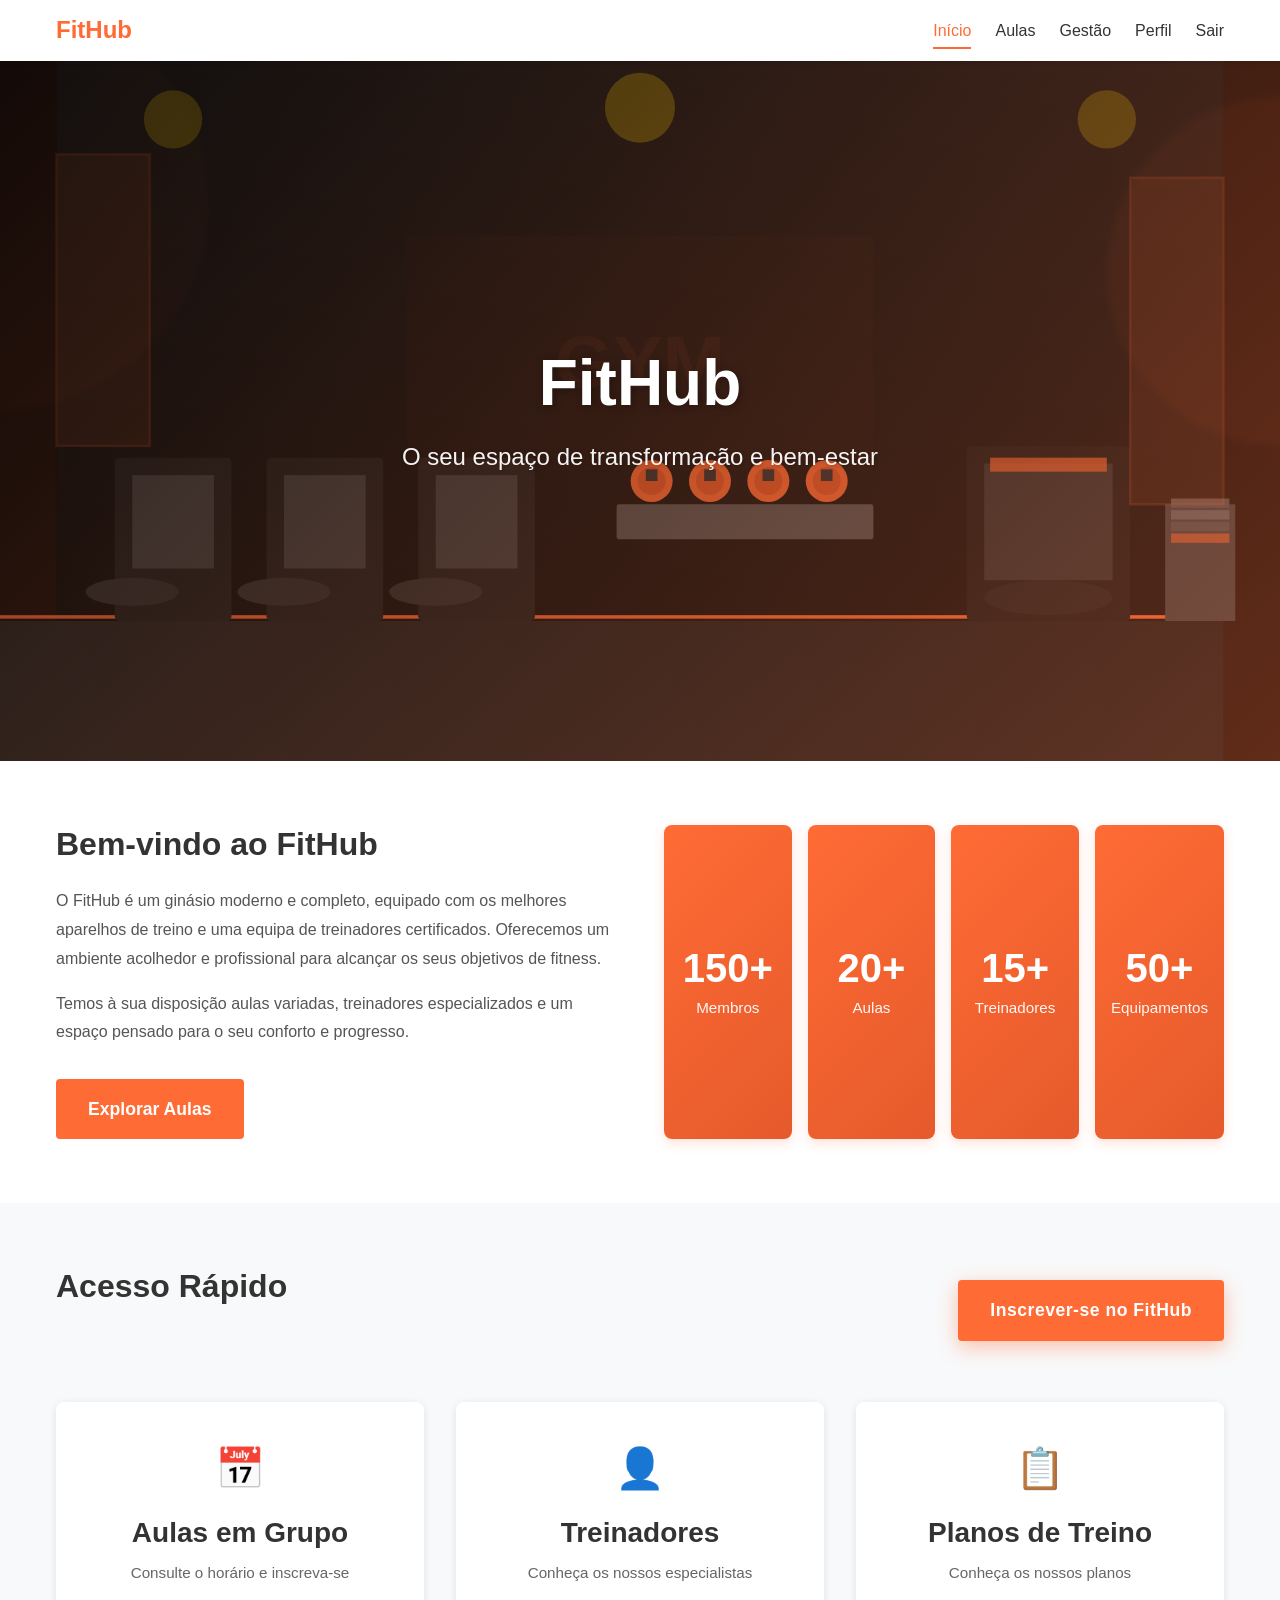
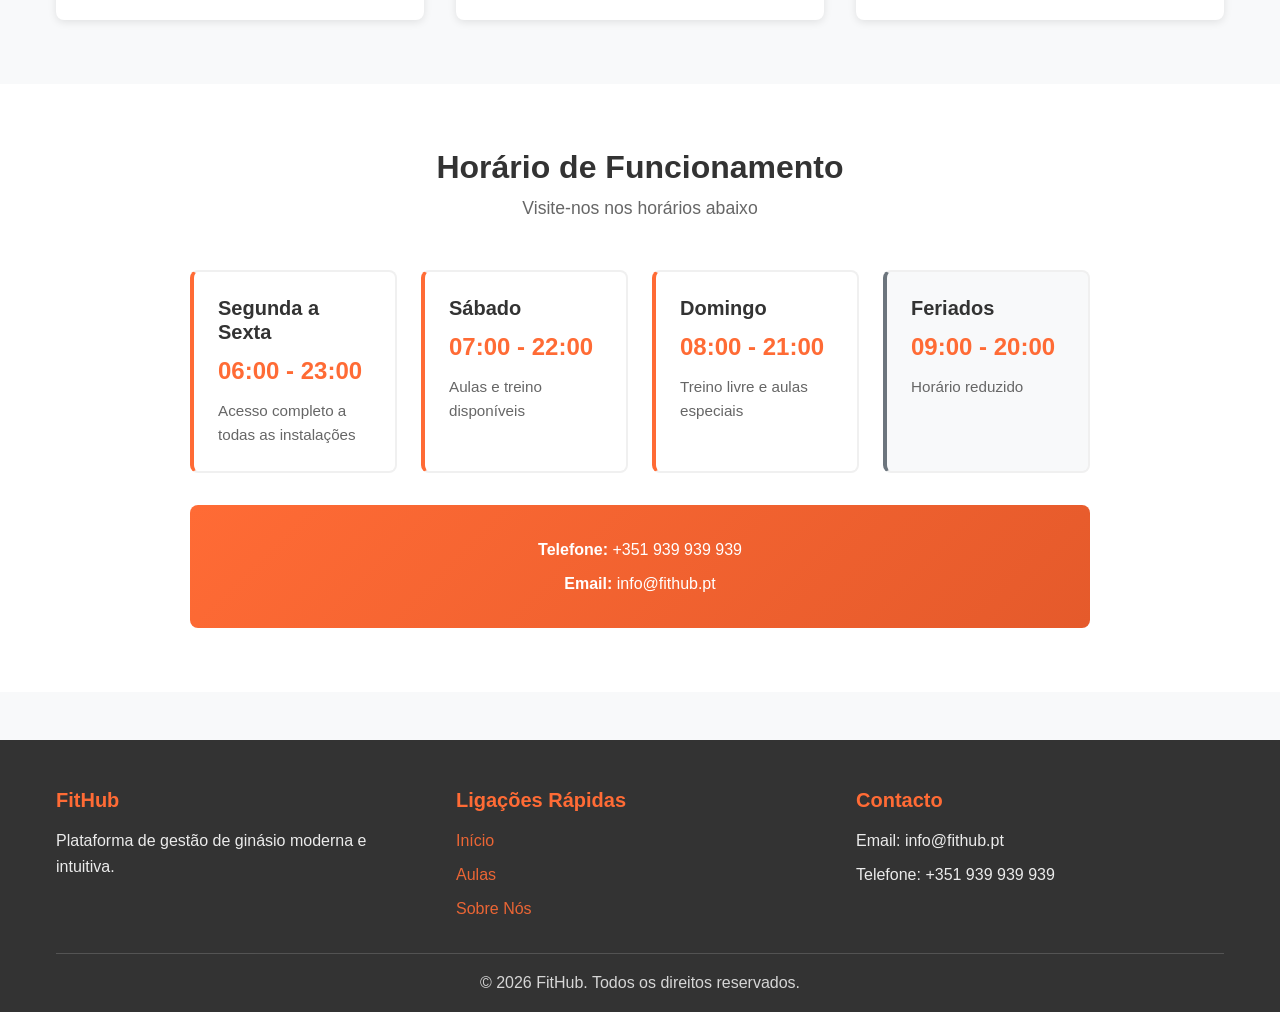
==== index.html @ 416dcbc2 "First Demo of the project" ====
<!DOCTYPE html>
<html lang="pt">
<head>
    <meta charset="UTF-8">
    <meta name="viewport" content="width=device-width, initial-scale=1.0">
    <title>FitHub - Gestão de Ginásio</title>
    <link rel="stylesheet" href="css/style.css">
</head>
<body>
    <!-- Navigation Header -->
    <header class="header">
        <nav class="navbar">
            <div class="navbar-container">
                <div class="navbar-logo">
                    <a href="index.html">
                        <h1>FitHub</h1>
                    </a>
                </div>
                <ul class="navbar-menu">
                    <li><a href="index.html" class="nav-link active">Início</a></li>
                    <li><a href="schedules.html" class="nav-link">Aulas</a></li>
                    <li><a href="admin-staff.html" class="nav-link">Gestão</a></li>
                    <li><a href="#" class="nav-link">Perfil</a></li>
                    <li><a href="#" class="nav-link">Sair</a></li>
                </ul>
            </div>
        </nav>
    </header>

    <!-- Main Content -->
    <main>
        <!-- Hero Section with Gym Image -->
        <section class="hero-large">
            <div class="hero-image-wrapper">
                <img src="assets/images/gym-bg.svg" alt="FitHub - Ginásio Moderno">
                <div class="hero-overlay">
                    <div class="hero-text">
                        <h1>FitHub</h1>
                        <p class="hero-subtitle">O seu espaço de transformação e bem-estar</p>
                    </div>
                </div>
            </div>
        </section>

        <!-- About Section -->
        <section class="about-section">
            <div class="container">
                <div class="about-content">
                    <div class="about-text">
                        <h2>Bem-vindo ao FitHub</h2>
                        <p>O FitHub é um ginásio moderno e completo, equipado com os melhores aparelhos de treino e uma equipa de treinadores certificados. Oferecemos um ambiente acolhedor e profissional para alcançar os seus objetivos de fitness.</p>
                        <p>Temos à sua disposição aulas variadas, treinadores especializados e um espaço pensado para o seu conforto e progresso.</p>
                        <a href="schedules.html" class="btn btn-primary btn-large">Explorar Aulas</a>
                    </div>
                    <div class="about-stats">
                        <div class="stat-box">
                            <h3>150+</h3>
                            <p>Membros</p>
                        </div>
                        <div class="stat-box">
                            <h3>20+</h3>
                            <p>Aulas</p>
                        </div>
                        <div class="stat-box">
                            <h3>15+</h3>
                            <p>Treinadores</p>
                        </div>
                        <div class="stat-box">
                            <h3>50+</h3>
                            <p>Equipamentos</p>
                        </div>
                    </div>
                </div>
            </div>
        </section>

        <!-- Quick Access Section -->
        <section class="quick-access">
            <div class="container">
                <div class="quick-access-header">
                    <h2>Acesso Rápido</h2>
                    <a href="#" class="btn btn-signup">Inscrever-se no FitHub</a>
                </div>
                <div class="quick-grid">
                    <a href="schedules.html" class="quick-card">
                        <div class="quick-icon">📅</div>
                        <h3>Aulas em Grupo</h3>
                        <p>Consulte o horário e inscreva-se</p>
                    </a>
                    <a href="#" class="quick-card">
                        <div class="quick-icon">👤</div>
                        <h3>Treinadores</h3>
                        <p>Conheça os nossos especialistas</p>
                    </a>
                    <a href="#" class="quick-card">
                        <div class="quick-icon">📋</div>
                        <h3>Planos de Treino</h3>
                        <p>Conheça os nossos planos</p>
                    </a>
                </div>
            </div>
        </section>

        <!-- Opening Hours Section -->
        <section class="opening-hours">
            <div class="container">
                <div class="hours-content">
                    <div class="hours-header">
                        <h2>Horário de Funcionamento</h2>
                        <p>Visite-nos nos horários abaixo</p>
                    </div>
                    <div class="hours-grid">
                        <div class="hours-card">
                            <h3>Segunda a Sexta</h3>
                            <p class="time">06:00 - 23:00</p>
                            <p class="description">Acesso completo a todas as instalações</p>
                        </div>
                        <div class="hours-card">
                            <h3>Sábado</h3>
                            <p class="time">07:00 - 22:00</p>
                            <p class="description">Aulas e treino disponíveis</p>
                        </div>
                        <div class="hours-card">
                            <h3>Domingo</h3>
                            <p class="time">08:00 - 21:00</p>
                            <p class="description">Treino livre e aulas especiais</p>
                        </div>
                        <div class="hours-card holiday">
                            <h3>Feriados</h3>
                            <p class="time">09:00 - 20:00</p>
                            <p class="description">Horário reduzido</p>
                        </div>
                    </div>
                    <div class="contact-info">
                        <p><strong>Telefone:</strong> +351 939 939 939</p>
                        <p><strong>Email:</strong> info@fithub.pt</p>
                    </div>
                </div>
            </div>
        </section>
    </main>

    <!-- Footer -->
    <footer class="footer">
        <div class="container">
            <div class="footer-content">
                <div class="footer-section">
                    <h4>FitHub</h4>
                    <p>Plataforma de gestão de ginásio moderna e intuitiva.</p>
                </div>
                <div class="footer-section">
                    <h4>Ligações Rápidas</h4>
                    <ul>
                        <li><a href="index.html">Início</a></li>
                        <li><a href="schedules.html">Aulas</a></li>
                        <li><a href="#">Sobre Nós</a></li>
                    </ul>
                </div>
                <div class="footer-section">
                    <h4>Contacto</h4>
                    <p>Email: info@fithub.pt</p>
                    <p>Telefone: +351 939 939 939</p>
                </div>
            </div>
            <div class="footer-bottom">
                <p>&copy; 2026 FitHub. Todos os direitos reservados.</p>
            </div>
        </div>
    </footer>
</body>
</html>
---- css/style.css ----
/* ================================================================
   FITHUB - GESTÃO DE GINÁSIO
   Mobile-First Responsive Design
   ================================================================ */

/* ================================================================
   1. RESET & BASE RULES
   ================================================================ */

* {
    margin: 0;
    padding: 0;
    box-sizing: border-box;
}

html {
    scroll-behavior: smooth;
}

body {
    font-family: 'Segoe UI', Tahoma, Geneva, Verdana, sans-serif;
    color: #333;
    background-color: #f8f9fa;
    line-height: 1.6;
}

/* Headings */
h1, h2, h3, h4, h5, h6 {
    font-weight: 600;
    margin-bottom: 0.5rem;
    line-height: 1.2;
}

h1 { font-size: 2.5rem; }
h2 { font-size: 2rem; }
h3 { font-size: 1.5rem; }
h4 { font-size: 1.25rem; }

/* Links */
a {
    color: #FF6B35;
    text-decoration: none;
    transition: color 0.3s ease;
}

a:hover {
    color: #E55A2B;
}

/* Lists */
ul, ol {
    list-style: none;
}

/* Images */
img {
    max-width: 100%;
    height: auto;
    display: block;
}

/* Forms */
input, select, textarea {
    font-family: inherit;
    font-size: 1rem;
    padding: 0.75rem;
    border: 1px solid #ddd;
    border-radius: 4px;
    transition: border-color 0.3s ease;
}

input:focus, select:focus, textarea:focus {
    outline: none;
    border-color: #FF6B35;
    box-shadow: 0 0 0 3px rgba(255, 107, 53, 0.1);
}

textarea {
    resize: vertical;
}

/* ================================================================
   2. LAYOUT & CONTAINER
   ================================================================ */

.container {
    width: 100%;
    max-width: 1200px;
    margin: 0 auto;
    padding: 0 1rem;
}

/* ================================================================
   3. HEADER & NAVIGATION
   ================================================================ */

.header {
    background: #fff;
    box-shadow: 0 2px 4px rgba(0, 0, 0, 0.1);
    position: sticky;
    top: 0;
    z-index: 100;
}

.navbar {
    padding: 1rem 0;
}

.navbar-container {
    display: flex;
    justify-content: space-between;
    align-items: center;
    max-width: 1200px;
    margin: 0 auto;
    padding: 0 1rem;
}

.navbar-logo h1 {
    color: #FF6B35;
    font-size: 1.5rem;
    margin: 0;
}

.navbar-logo a {
    color: #FF6B35;
}

.navbar-menu {
    display: flex;
    gap: 2rem;
    flex-wrap: wrap;
    align-items: center;
}

.nav-link {
    color: #333;
    font-weight: 500;
    padding: 0.5rem 0;
    border-bottom: 2px solid transparent;
    transition: all 0.3s ease;
}

.nav-link:hover,
.nav-link.active {
    color: #FF6B35;
    border-bottom-color: #FF6B35;
}

/* Mobile Navigation */
@media (max-width: 768px) {
    .navbar-menu {
        gap: 1rem;
        font-size: 0.9rem;
    }

    .navbar-logo h1 {
        font-size: 1.25rem;
    }
}

/* ================================================================
   4. BUTTON STYLES
   ================================================================ */

.btn {
    display: inline-block;
    padding: 0.75rem 1.5rem;
    border: none;
    border-radius: 4px;
    font-weight: 600;
    cursor: pointer;
    text-align: center;
    transition: all 0.3s ease;
    font-size: 1rem;
}

.btn-primary {
    background-color: #FF6B35;
    color: white;
}

.btn-primary:hover:not(:disabled) {
    background-color: #E55A2B;
    transform: translateY(-2px);
    box-shadow: 0 4px 12px rgba(255, 107, 53, 0.3);
}

.btn-secondary {
    background-color: #6C757D;
    color: white;
}

.btn-secondary:hover:not(:disabled) {
    background-color: #5A6268;
    transform: translateY(-2px);
}

.btn-small {
    padding: 0.5rem 1rem;
    font-size: 0.9rem;
}

.btn-signup {
    background-color: #FF6B35;
    color: white;
    padding: 1rem 2rem;
    font-size: 1.1rem;
    font-weight: 700;
    box-shadow: 0 6px 20px rgba(255, 107, 53, 0.4);
    letter-spacing: 0.5px;
}

.btn-signup:hover:not(:disabled) {
    background-color: #E55A2B;
    transform: translateY(-4px);
    box-shadow: 0 10px 30px rgba(255, 107, 53, 0.5);
}

.btn:disabled {
    opacity: 0.6;
    cursor: not-allowed;
}

/* ================================================================
   5. REUSABLE COMPONENTS
   ================================================================ */

/* Cards */
.card {
    background: white;
    border-radius: 8px;
    padding: 1.5rem;
    box-shadow: 0 2px 8px rgba(0, 0, 0, 0.1);
    transition: all 0.3s ease;
}

.card:hover {
    box-shadow: 0 4px 16px rgba(0, 0, 0, 0.15);
    transform: translateY(-4px);
}

/* Forms */
.form-group {
    margin-bottom: 1rem;
}

.form-group label {
    display: block;
    margin-bottom: 0.5rem;
    font-weight: 600;
    color: #333;
}

.form-group input,
.form-group select,
.form-group textarea {
    width: 100%;
}

.form-row {
    display: grid;
    grid-template-columns: 1fr;
    gap: 1rem;
}

/* Badges/Status */
.status {
    display: inline-block;
    padding: 0.25rem 0.75rem;
    border-radius: 20px;
    font-size: 0.85rem;
    font-weight: 600;
}

.status.active {
    background-color: #d4edda;
    color: #155724;
}

.status.inactive {
    background-color: #f8d7da;
    color: #721c24;
}

.available {
    color: #28a745;
    font-weight: 600;
}

.full {
    color: #dc3545;
    font-weight: 600;
}

/* ================================================================
   6. HERO SECTION - LARGE IMAGE STYLE
   ================================================================ */

.hero-large {
    margin-bottom: 0;
    padding: 0;
    overflow: hidden;
}

.hero-image-wrapper {
    position: relative;
    width: 100%;
    height: 500px;
    display: flex;
    align-items: center;
    justify-content: center;
}

.hero-image-wrapper img {
    width: 100%;
    height: 100%;
    object-fit: cover;
}

.hero-overlay {
    position: absolute;
    top: 0;
    left: 0;
    right: 0;
    bottom: 0;
    background: linear-gradient(135deg, rgba(0, 0, 0, 0.5), rgba(255, 107, 53, 0.3));
    display: flex;
    align-items: center;
    justify-content: center;
    text-align: center;
}

.hero-text h1 {
    color: white;
    font-size: 3rem;
    margin-bottom: 1rem;
    font-weight: 700;
    text-shadow: 2px 2px 8px rgba(0, 0, 0, 0.3);
}

.hero-subtitle {
    color: white;
    font-size: 1.25rem;
    opacity: 0.95;
    text-shadow: 1px 1px 4px rgba(0, 0, 0, 0.3);
}

/* ================================================================
   7. ABOUT SECTION
   ================================================================ */

.about-section {
    padding: 4rem 0;
    background: white;
}

.about-content {
    display: grid;
    grid-template-columns: 1fr;
    gap: 3rem;
}

.about-text {
    display: flex;
    flex-direction: column;
}

.about-text h2 {
    margin-bottom: 1.5rem;
    color: #333;
    font-size: 2rem;
}

.about-text p {
    margin-bottom: 1rem;
    color: #555;
    font-size: 1rem;
    line-height: 1.8;
}

.about-text p:last-of-type {
    margin-bottom: 2rem;
}

.btn-large {
    padding: 1rem 2rem;
    font-size: 1.1rem;
    width: fit-content;
}

.about-stats {
    display: grid;
    grid-template-columns: repeat(2, 1fr);
    gap: 1.5rem;
}

.stat-box {
    background: linear-gradient(135deg, #FF6B35 0%, #E55A2B 100%);
    color: white;
    padding: 1.5rem 1rem;
    border-radius: 8px;
    text-align: center;
    box-shadow: 0 4px 12px rgba(255, 107, 53, 0.2);
    display: flex;
    flex-direction: column;
    justify-content: center;
    align-items: center;
    min-height: 140px;
}

.stat-box h3 {
    font-size: 2.5rem;
    margin: 0 0 0.25rem 0;
}

.stat-box p {
    font-size: 0.95rem;
    opacity: 0.95;
    margin: 0;
}

/* ================================================================
   8. QUICK ACCESS SECTION
   ================================================================ */

.quick-access {
    padding: 4rem 0;
    background: #f8f9fa;
}

.quick-access-header {
    display: flex;
    justify-content: space-between;
    align-items: center;
    margin-bottom: 3rem;
    flex-wrap: wrap;
    gap: 2rem;
}

.quick-access-header h2 {
    font-size: 2rem;
    margin: 0;
}

.quick-access h2 {
    text-align: center;
    margin-bottom: 3rem;
    font-size: 2rem;
}

.quick-grid {
    display: grid;
    grid-template-columns: 1fr;
    gap: 2rem;
}

.quick-card {
    background: white;
    padding: 2rem;
    border-radius: 8px;
    text-align: center;
    box-shadow: 0 2px 8px rgba(0, 0, 0, 0.1);
    transition: all 0.3s ease;
    text-decoration: none;
    border: 2px solid transparent;
}

.quick-card:hover {
    transform: translateY(-4px);
    box-shadow: 0 8px 20px rgba(0, 0, 0, 0.15);
    border-color: #FF6B35;
}

.quick-icon {
    font-size: 2.5rem;
    margin-bottom: 1rem;
    display: block;
}

.quick-card h3 {
    color: #333;
    margin-bottom: 0.75rem;
}

.quick-card p {
    color: #666;
    font-size: 0.95rem;
}

/* ================================================================
   9. OPENING HOURS SECTION
   ================================================================ */

.opening-hours {
    padding: 4rem 0;
    background: white;
}

.hours-content {
    max-width: 900px;
    margin: 0 auto;
}

.hours-header {
    text-align: center;
    margin-bottom: 3rem;
}

.hours-header h2 {
    font-size: 2rem;
    margin-bottom: 0.5rem;
}

.hours-header p {
    font-size: 1.1rem;
    color: #666;
}

.hours-grid {
    display: grid;
    grid-template-columns: 1fr;
    gap: 1.5rem;
    margin-bottom: 2rem;
}

.hours-card {
    background: white;
    border: 2px solid #f0f0f0;
    border-left: 4px solid #FF6B35;
    padding: 1.5rem;
    border-radius: 8px;
    transition: all 0.3s ease;
}

.hours-card:hover {
    box-shadow: 0 4px 12px rgba(0, 0, 0, 0.1);
    border-left-color: #E55A2B;
    transform: translateX(4px);
}

.hours-card.holiday {
    border-left-color: #6C757D;
    background: #f8f9fa;
}

.hours-card h3 {
    font-size: 1.25rem;
    margin-bottom: 0.5rem;
    color: #333;
}

.hours-card .time {
    font-size: 1.5rem;
    font-weight: 700;
    color: #FF6B35;
    margin: 0.5rem 0;
}

.hours-card .description {
    font-size: 0.95rem;
    color: #666;
    margin: 0;
}

.contact-info {
    background: linear-gradient(135deg, #FF6B35 0%, #E55A2B 100%);
    color: white;
    padding: 1.5rem;
    border-radius: 8px;
    text-align: center;
}

.contact-info p {
    margin: 0.5rem 0;
    font-size: 1rem;
}

.contact-info strong {
    font-weight: 600;
}

.page-header {
    background: linear-gradient(135deg, #FF6B35 0%, #E55A2B 100%);
    color: white;
    padding: 3rem 1rem;
    text-align: center;
    margin-bottom: 2rem;
}

.page-header h1 {
    font-size: 2rem;
    margin-bottom: 0.5rem;
}

.page-header p {
    font-size: 1.1rem;
    opacity: 0.95;
}

/* ================================================================
   10. FEATURED SECTION (DEPRECATED - kept for reference)
   ================================================================ */

.featured {
    padding: 3rem 0;
    margin-bottom: 3rem;
}

.featured > .container > h2 {
    margin-bottom: 2rem;
    text-align: center;
}

.featured-grid {
    display: grid;
    grid-template-columns: 1fr;
    gap: 2rem;
}

.featured-card {
    background: white;
    border-radius: 8px;
    overflow: hidden;
    box-shadow: 0 2px 8px rgba(0, 0, 0, 0.1);
    transition: all 0.3s ease;
}

.featured-card:hover {
    box-shadow: 0 4px 16px rgba(0, 0, 0, 0.15);
    transform: translateY(-4px);
}

.featured-card img {
    width: 100%;
    height: 250px;
    object-fit: cover;
}

.card-content {
    padding: 1.5rem;
}

.card-content h3 {
    font-size: 1.25rem;
    margin-bottom: 0.75rem;
}

.card-content p {
    margin-bottom: 1rem;
    color: #666;
}

.link {
    color: #FF6B35;
    font-weight: 600;
    display: inline-block;
    transition: all 0.3s ease;
}

.link:hover {
    color: #E55A2B;
    transform: translateX(4px);
}

/* ================================================================
   9. STATS SECTION
   ================================================================ */

.stats {
    background: white;
    padding: 3rem 0;
    margin-bottom: 3rem;
}

.stats-grid {
    display: grid;
    grid-template-columns: repeat(2, 1fr);
    gap: 2rem;
    text-align: center;
}

.stat-item h3 {
    font-size: 2rem;
    color: #FF6B35;
    margin-bottom: 0.5rem;
}

.stat-item p {
    color: #666;
    font-size: 1rem;
}

/* ================================================================
   10. CALL TO ACTION
   ================================================================ */

.cta {
    background: linear-gradient(135deg, #333 0%, #1a1a1a 100%);
    color: white;
    padding: 3rem 1rem;
    text-align: center;
    margin-bottom: 3rem;
    border-radius: 8px;
}

.cta h2 {
    margin-bottom: 1rem;
    font-size: 1.75rem;
}

.cta p {
    font-size: 1.1rem;
    margin-bottom: 2rem;
    opacity: 0.9;
}

/* ================================================================
   11. FILTERS SECTION
   ================================================================ */

.filters-section {
    background: white;
    padding: 2rem 0;
    margin-bottom: 2rem;
}

.filters-section h2 {
    margin-bottom: 1.5rem;
}

.filters-form {
    display: grid;
    grid-template-columns: 1fr;
    gap: 1rem;
}

.filter-group {
    display: flex;
    flex-direction: column;
}

.filter-group label {
    font-weight: 600;
    margin-bottom: 0.5rem;
    color: #333;
}

.filter-group select {
    padding: 0.75rem;
    border: 1px solid #ddd;
    border-radius: 4px;
    background-color: white;
}

/* ================================================================
   12. SCHEDULE/CLASS SECTION
   ================================================================ */

.schedule-section {
    padding: 2rem 0;
}

.schedule-section h2 {
    margin-bottom: 2rem;
    text-align: center;
}

.schedule-grid {
    display: grid;
    grid-template-columns: 1fr;
    gap: 1.5rem;
}

.class-card {
    background: white;
    border-radius: 8px;
    padding: 1.5rem;
    border-left: 4px solid #FF6B35;
    box-shadow: 0 2px 8px rgba(0, 0, 0, 0.1);
    transition: all 0.3s ease;
}

.class-card:hover {
    box-shadow: 0 4px 12px rgba(0, 0, 0, 0.15);
}

.class-header {
    display: flex;
    justify-content: space-between;
    align-items: center;
    margin-bottom: 1rem;
    gap: 1rem;
}

.class-header h3 {
    margin: 0;
    flex: 1;
}

.class-type {
    background-color: #FF6B35;
    color: white;
    padding: 0.25rem 0.75rem;
    border-radius: 20px;
    font-size: 0.85rem;
    font-weight: 600;
    white-space: nowrap;
}

.class-info {
    background-color: #f8f9fa;
    padding: 1rem;
    border-radius: 4px;
    margin-bottom: 1rem;
}

.class-info p {
    margin: 0.5rem 0;
    font-size: 0.95rem;
}

.class-info strong {
    color: #333;
}

.class-description {
    color: #666;
    margin-bottom: 1rem;
    font-size: 0.95rem;
}

.class-actions {
    display: flex;
    gap: 1rem;
    flex-wrap: wrap;
}

/* ================================================================
   13. ADMIN PANEL
   ================================================================ */

.admin-panel {
    padding: 2rem 0;
}

.admin-tabs {
    display: flex;
    gap: 0;
    margin-bottom: 2rem;
    border-bottom: 2px solid #ddd;
}

.tab-button {
    background: none;
    border: none;
    padding: 1rem;
    cursor: pointer;
    font-size: 1rem;
    font-weight: 600;
    color: #666;
    border-bottom: 3px solid transparent;
    transition: all 0.3s ease;
}

.tab-button:hover {
    color: #FF6B35;
}

.tab-button.active {
    color: #FF6B35;
    border-bottom-color: #FF6B35;
}

.tab-content {
    display: none;
}

.tab-content.active {
    display: block;
}

/* ================================================================
   14. FORM SECTION
   ================================================================ */

.form-section {
    background: white;
    padding: 2rem;
    border-radius: 8px;
    margin-bottom: 2rem;
    box-shadow: 0 2px 8px rgba(0, 0, 0, 0.1);
}

.form-section h2 {
    margin-bottom: 1.5rem;
}

.staff-form {
    display: grid;
    gap: 1.5rem;
}

.form-row {
    display: grid;
    grid-template-columns: 1fr;
    gap: 1rem;
}

.form-actions {
    display: flex;
    gap: 1rem;
    justify-content: flex-start;
    margin-top: 1rem;
}

/* ================================================================
   15. TABLE STYLES
   ================================================================ */

.staff-table-wrapper {
    overflow-x: auto;
    background: white;
    border-radius: 8px;
    box-shadow: 0 2px 8px rgba(0, 0, 0, 0.1);
}

.staff-table {
    width: 100%;
    border-collapse: collapse;
}

.staff-table thead {
    background-color: #f8f9fa;
    border-bottom: 2px solid #ddd;
}

.staff-table th {
    padding: 1rem;
    text-align: left;
    font-weight: 600;
    color: #333;
}

.staff-table td {
    padding: 1rem;
    border-bottom: 1px solid #eee;
}

.staff-table tbody tr {
    transition: background-color 0.3s ease;
}

.staff-table tbody tr:hover {
    background-color: #f8f9fa;
}

.staff-table .actions {
    display: flex;
    gap: 0.5rem;
}

.btn-icon {
    background: none;
    border: none;
    cursor: pointer;
    font-size: 1.25rem;
    padding: 0;
    transition: transform 0.3s ease;
}

.btn-icon:hover {
    transform: scale(1.2);
}

.btn-edit {
    color: #FF6B35;
}

.btn-delete {
    color: #dc3545;
}

/* ================================================================
   16. LIST SECTION
   ================================================================ */

.list-section {
    background: white;
    padding: 2rem;
    border-radius: 8px;
    box-shadow: 0 2px 8px rgba(0, 0, 0, 0.1);
}

.list-section h2 {
    margin-bottom: 1.5rem;
}

/* ================================================================
   17. FOOTER
   ================================================================ */

.footer {
    background: #333;
    color: white;
    padding: 3rem 0 1rem;
    margin-top: 3rem;
}

.footer-content {
    display: grid;
    grid-template-columns: 1fr;
    gap: 2rem;
    margin-bottom: 2rem;
}

.footer-section h4 {
    color: #FF6B35;
    margin-bottom: 1rem;
}

.footer-section p {
    margin: 0.5rem 0;
    opacity: 0.9;
}

.footer-section ul {
    display: flex;
    flex-direction: column;
    gap: 0.5rem;
}

.footer-section a {
    opacity: 0.9;
    transition: opacity 0.3s ease;
}

.footer-section a:hover {
    opacity: 1;
}

.footer-bottom {
    text-align: center;
    border-top: 1px solid rgba(255, 255, 255, 0.2);
    padding-top: 1rem;
    opacity: 0.8;
}

/* ================================================================
   18. RESPONSIVE DESIGN - TABLET (768px)
   ================================================================ */

@media (min-width: 768px) {
    h1 { font-size: 3rem; }
    h2 { font-size: 2.25rem; }
    h3 { font-size: 1.75rem; }

    .hero-image-wrapper {
        height: 600px;
    }

    .hero-text h1 {
        font-size: 4rem;
    }

    .hero-subtitle {
        font-size: 1.5rem;
    }

    .about-content {
        grid-template-columns: 1fr 1fr;
    }

    .about-stats {
        grid-template-columns: repeat(4, 1fr);
        gap: 1rem;
    }

    .quick-grid {
        grid-template-columns: repeat(3, 1fr);
    }

    .hours-grid {
        grid-template-columns: repeat(2, 1fr);
    }

    .featured-grid {
        grid-template-columns: repeat(2, 1fr);
    }

    .stats-grid {
        grid-template-columns: repeat(4, 1fr);
    }

    .filters-form {
        grid-template-columns: repeat(2, 1fr);
    }

    .schedule-grid {
        grid-template-columns: repeat(2, 1fr);
    }

    .form-row {
        grid-template-columns: 1fr 1fr;
    }

    .footer-content {
        grid-template-columns: repeat(3, 1fr);
    }

    .navbar-menu {
        gap: 1.5rem;
    }
}

/* ================================================================
   19. RESPONSIVE DESIGN - DESKTOP (1024px)
   ================================================================ */

@media (min-width: 1024px) {
    .hero-image-wrapper {
        height: 700px;
    }

    .about-stats {
        grid-template-columns: repeat(4, 1fr);
    }

    .hours-grid {
        grid-template-columns: repeat(4, 1fr);
    }

    .featured-grid {
        grid-template-columns: repeat(3, 1fr);
    }

    .schedule-grid {
        grid-template-columns: repeat(3, 1fr);
    }

    .filters-form {
        grid-template-columns: repeat(4, 1fr);
        align-items: flex-end;
    }

    .filters-form button {
        grid-column: auto;
    }

    .form-row {
        grid-template-columns: repeat(2, 1fr);
    }

    .admin-tabs {
        gap: 1rem;
    }
}

/* ================================================================
   20. RESPONSIVE DESIGN - LARGE DESKTOP (1440px+)
   ================================================================ */

@media (min-width: 1440px) {
    .container {
        max-width: 1320px;
    }

    .hero-content h2 {
        font-size: 3rem;
    }
}

/* ================================================================
   21. ACCESSIBILITY & PRINT
   ================================================================ */

@media (prefers-reduced-motion: reduce) {
    * {
        animation: none !important;
        transition: none !important;
    }
}

@media print {
    .header, .footer, .filters-section, .cta {
        display: none;
    }

    body {
        background: white;
    }

    .staff-table-wrapper {
        box-shadow: none;
        border: 1px solid #ddd;
    }
}
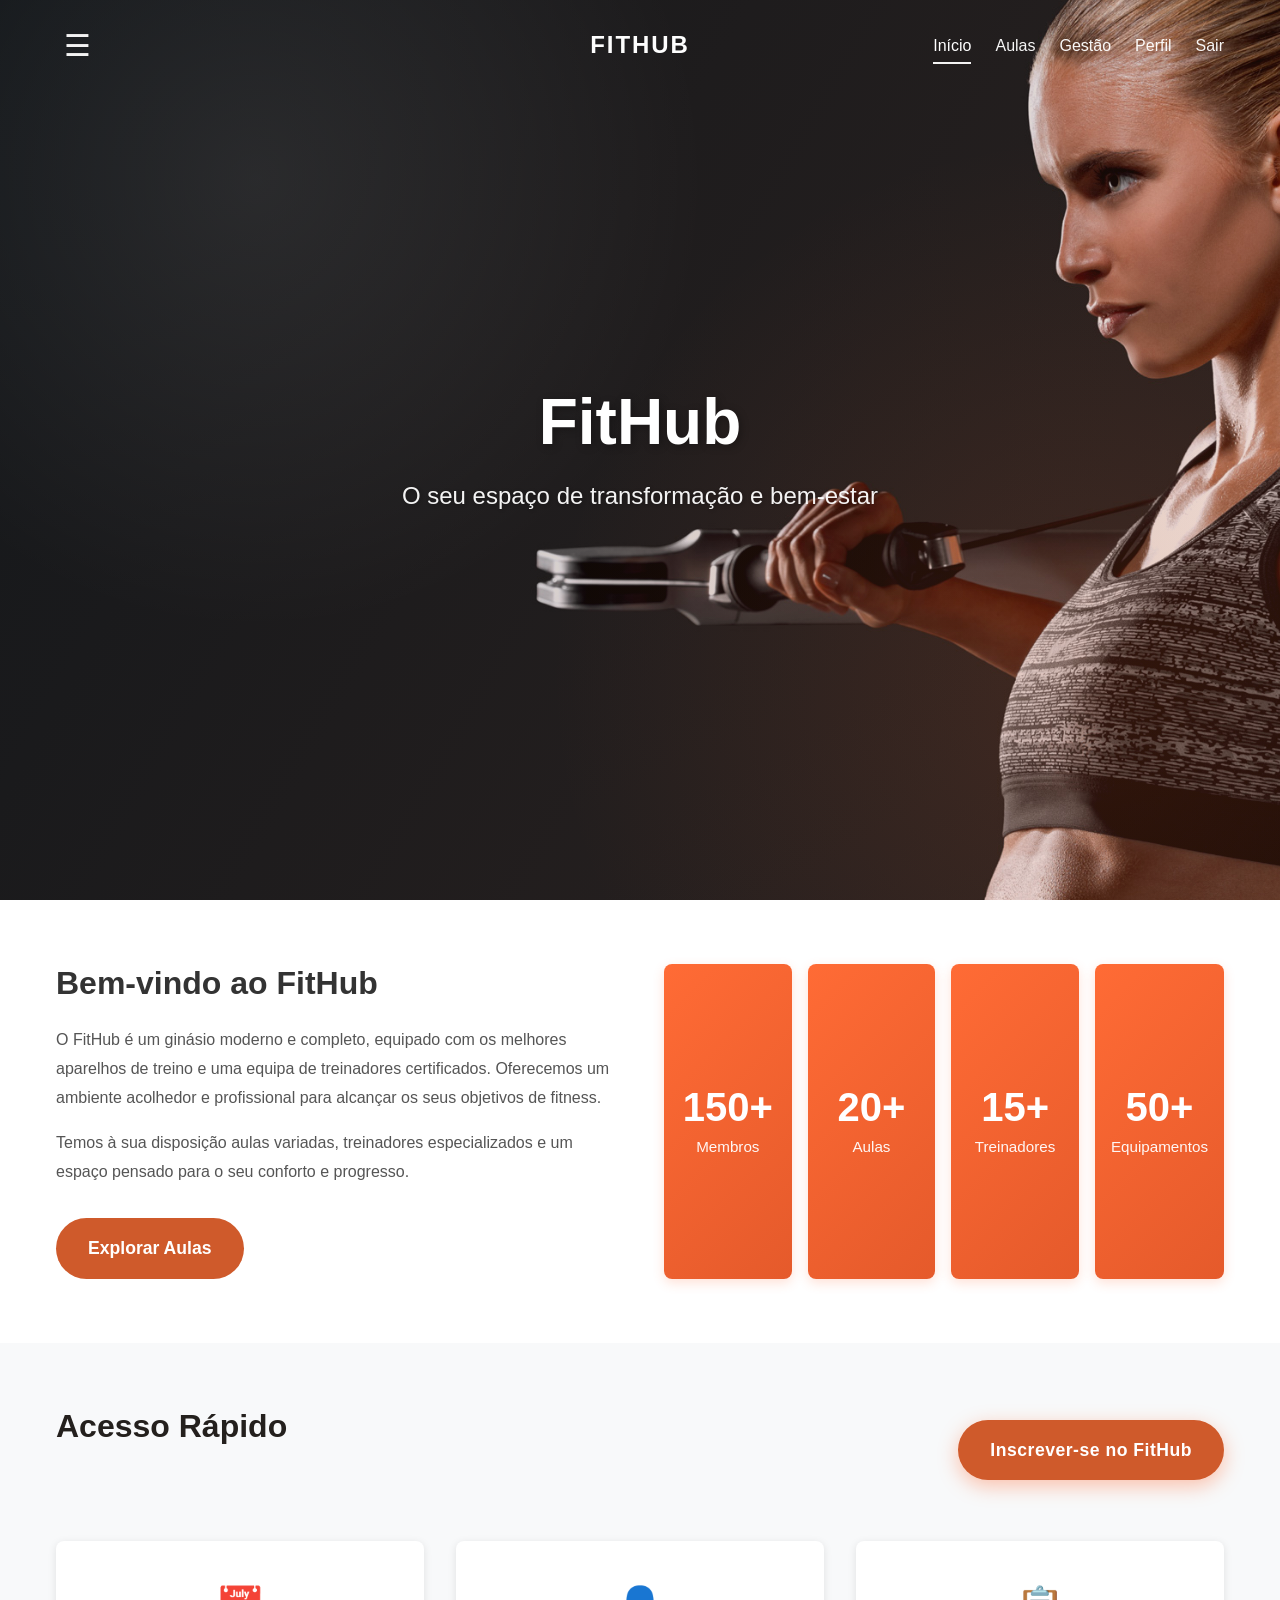
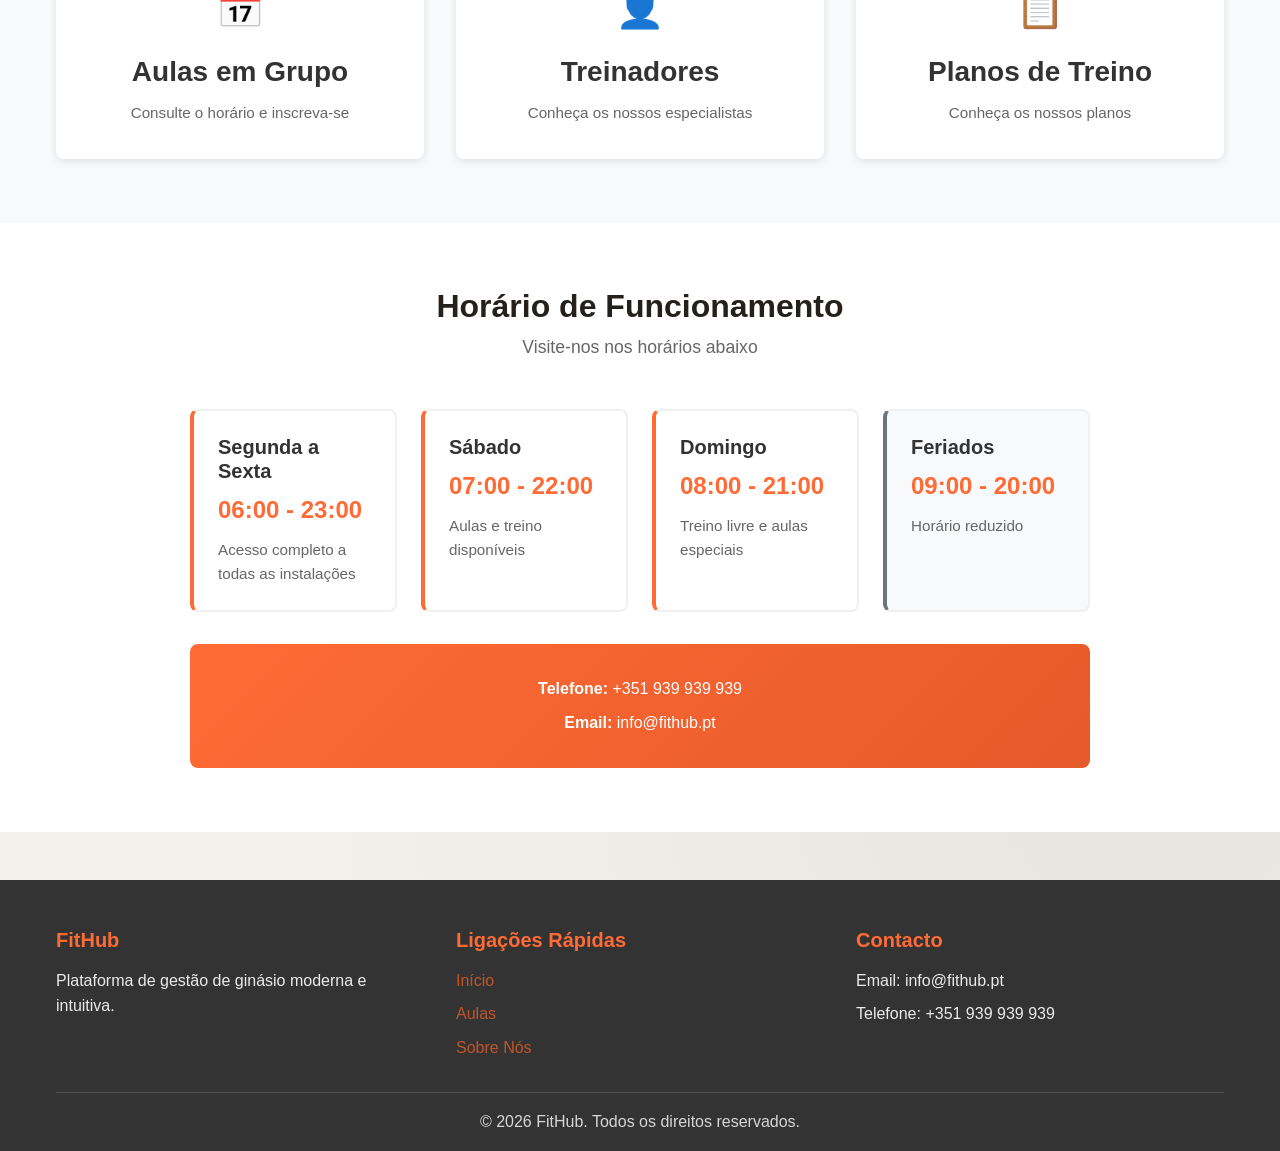
==== commit 8d0914d0: "Change interface, add banners" ====
--- a/index.html
+++ b/index.html
@@ -6,14 +6,15 @@
     <title>FitHub - Gestão de Ginásio</title>
     <link rel="stylesheet" href="css/style.css">
 </head>
-<body>
+<body class="home-page">
     <!-- Navigation Header -->
     <header class="header">
-        <nav class="navbar">
+        <nav class="navbar" aria-label="Navegação principal">
             <div class="navbar-container">
+                <button type="button" class="menu-toggle" aria-label="Abrir menu" title="Menu">☰</button>
                 <div class="navbar-logo">
                     <a href="index.html">
-                        <h1>FitHub</h1>
+                        <span class="site-brand">FitHub</span>
                     </a>
                 </div>
                 <ul class="navbar-menu">
@@ -32,7 +33,7 @@
         <!-- Hero Section with Gym Image -->
         <section class="hero-large">
             <div class="hero-image-wrapper">
-                <img src="assets/images/gym-bg.svg" alt="FitHub - Ginásio Moderno">
+                <img src="assets/images/home_banner.jpg" alt="FitHub - Ginásio Moderno">
                 <div class="hero-overlay">
                     <div class="hero-text">
                         <h1>FitHub</h1>
@@ -167,5 +168,6 @@
             </div>
         </div>
     </footer>
+    <script src="js/navbar-scroll.js"></script>
 </body>
 </html>
--- a/css/style.css
+++ b/css/style.css
@@ -6,6 +6,22 @@
 /* ================================================================
    1. RESET & BASE RULES
    ================================================================ */
+
+:root {
+    --color-bg: #f4f1eb;
+    --color-surface: #ffffff;
+    --color-surface-soft: #f7f5f1;
+    --color-text: #24201d;
+    --color-text-muted: #5d5853;
+    --color-primary: #cf5a2b;
+    --color-primary-strong: #a9461f;
+    --color-secondary: #495057;
+    --color-border: #d9d3ca;
+    --shadow-soft: 0 10px 30px rgba(36, 32, 29, 0.08);
+    --shadow-card: 0 18px 30px rgba(36, 32, 29, 0.12);
+    --font-body: "Candara", "Trebuchet MS", sans-serif;
+    --font-heading: "Bahnschrift", "Segoe UI", sans-serif;
+}
 
 * {
     margin: 0;
@@ -18,14 +34,18 @@
 }
 
 body {
-    font-family: 'Segoe UI', Tahoma, Geneva, Verdana, sans-serif;
-    color: #333;
-    background-color: #f8f9fa;
+    font-family: var(--font-body);
+    color: var(--color-text);
+    background:
+        radial-gradient(circle at 8% 12%, rgba(207, 90, 43, 0.08), transparent 35%),
+        radial-gradient(circle at 90% 85%, rgba(73, 80, 87, 0.08), transparent 35%),
+        var(--color-bg);
     line-height: 1.6;
 }
 
 /* Headings */
 h1, h2, h3, h4, h5, h6 {
+    font-family: var(--font-heading);
     font-weight: 600;
     margin-bottom: 0.5rem;
     line-height: 1.2;
@@ -38,13 +58,13 @@
 
 /* Links */
 a {
-    color: #FF6B35;
+    color: var(--color-primary);
     text-decoration: none;
     transition: color 0.3s ease;
 }
 
 a:hover {
-    color: #E55A2B;
+    color: var(--color-primary-strong);
 }
 
 /* Lists */
@@ -64,14 +84,14 @@
     font-family: inherit;
     font-size: 1rem;
     padding: 0.75rem;
-    border: 1px solid #ddd;
-    border-radius: 4px;
+    border: 1px solid var(--color-border);
+    border-radius: 8px;
     transition: border-color 0.3s ease;
 }
 
 input:focus, select:focus, textarea:focus {
     outline: none;
-    border-color: #FF6B35;
+    border-color: var(--color-primary);
     box-shadow: 0 0 0 3px rgba(255, 107, 53, 0.1);
 }
 
@@ -95,45 +115,106 @@
    ================================================================ */
 
 .header {
-    background: #fff;
-    box-shadow: 0 2px 4px rgba(0, 0, 0, 0.1);
+    background: #ffffff;
+    box-shadow: 0 8px 18px rgba(36, 32, 29, 0.12);
+    border-bottom: 1px solid rgba(0, 0, 0, 0.06);
     position: sticky;
     top: 0;
     z-index: 100;
+    transition: background-color 0.35s ease, box-shadow 0.35s ease, border-color 0.35s ease;
+}
+
+:is(.home-page, .schedules-page) .header {
+    background: transparent;
+    box-shadow: none;
+    border-bottom: 1px solid transparent;
+    position: fixed;
+    left: 0;
+    width: 100%;
+}
+
+.header.scrolled {
+    background: #ffffff;
+    box-shadow: 0 8px 18px rgba(36, 32, 29, 0.12);
+    border-bottom: 1px solid rgba(0, 0, 0, 0.06);
 }
 
 .navbar {
-    padding: 1rem 0;
+    padding: 0.85rem 0;
 }
 
 .navbar-container {
-    display: flex;
-    justify-content: space-between;
+    display: grid;
+    grid-template-columns: 1fr auto 1fr;
     align-items: center;
     max-width: 1200px;
     margin: 0 auto;
     padding: 0 1rem;
-}
-
-.navbar-logo h1 {
-    color: #FF6B35;
+    min-height: 64px;
+}
+
+.menu-toggle {
+    appearance: none;
+    border: none;
+    background: transparent;
+    color: var(--color-text);
+    font-size: 1.9rem;
+    line-height: 1;
+    cursor: pointer;
+    padding: 0.25rem 0.5rem;
+    justify-self: start;
+    transition: color 0.3s ease, opacity 0.3s ease;
+    opacity: 0.95;
+}
+
+.header.scrolled .menu-toggle {
+    color: var(--color-text);
+    opacity: 0.8;
+}
+
+:is(.home-page, .schedules-page) .header:not(.scrolled) .menu-toggle {
+    color: #ffffff;
+}
+
+.site-brand {
+    color: var(--color-primary);
     font-size: 1.5rem;
+    font-weight: 700;
+    font-family: var(--font-heading);
+    letter-spacing: 0.08em;
+    text-transform: uppercase;
     margin: 0;
+    transition: color 0.3s ease;
+}
+
+.navbar-logo {
+    justify-self: center;
 }
 
 .navbar-logo a {
-    color: #FF6B35;
+    color: var(--color-primary);
+}
+
+:is(.home-page, .schedules-page) .site-brand,
+:is(.home-page, .schedules-page) .navbar-logo a {
+    color: #fefefe;
+}
+
+.header.scrolled .site-brand,
+.header.scrolled .navbar-logo a {
+    color: var(--color-primary);
 }
 
 .navbar-menu {
     display: flex;
-    gap: 2rem;
-    flex-wrap: wrap;
+    gap: 1.2rem;
     align-items: center;
+    justify-self: end;
+    flex-wrap: nowrap;
 }
 
 .nav-link {
-    color: #333;
+    color: var(--color-text);
     font-weight: 500;
     padding: 0.5rem 0;
     border-bottom: 2px solid transparent;
@@ -142,20 +223,83 @@
 
 .nav-link:hover,
 .nav-link.active {
-    color: #FF6B35;
-    border-bottom-color: #FF6B35;
+    color: var(--color-primary);
+    border-bottom-color: var(--color-primary);
+}
+
+:is(.home-page, .schedules-page) .nav-link {
+    color: rgba(255, 255, 255, 0.96);
+}
+
+:is(.home-page, .schedules-page) .nav-link:hover,
+:is(.home-page, .schedules-page) .nav-link.active {
+    color: #ffffff;
+    border-bottom-color: rgba(255, 255, 255, 0.95);
+}
+
+.header.scrolled .nav-link {
+    color: var(--color-text);
+}
+
+.header.scrolled .nav-link:hover,
+.header.scrolled .nav-link.active {
+    color: var(--color-primary);
+    border-bottom-color: var(--color-primary);
 }
 
 /* Mobile Navigation */
 @media (max-width: 768px) {
+    .navbar {
+        padding: 0.65rem 0;
+    }
+
+    .navbar-container {
+        min-height: 56px;
+    }
+
     .navbar-menu {
-        gap: 1rem;
-        font-size: 0.9rem;
-    }
-
-    .navbar-logo h1 {
-        font-size: 1.25rem;
-    }
+        display: none;
+    }
+
+    .site-brand {
+        font-size: 1.15rem;
+    }
+
+    .menu-toggle {
+        font-size: 1.6rem;
+    }
+}
+
+.checkbox-group {
+    border: 1px solid var(--color-border);
+    border-radius: 8px;
+    padding: 0.85rem;
+    background: var(--color-surface-soft);
+}
+
+.checkbox-group legend {
+    font-weight: 600;
+    color: var(--color-text);
+    padding: 0 0.35rem;
+}
+
+.checkbox-item {
+    display: flex;
+    align-items: center;
+    gap: 0.5rem;
+    margin-bottom: 0.45rem;
+    color: var(--color-text);
+    cursor: pointer;
+}
+
+.checkbox-item:last-child {
+    margin-bottom: 0;
+}
+
+.checkbox-item input[type="checkbox"] {
+    width: 1rem;
+    height: 1rem;
+    accent-color: var(--color-primary);
 }
 
 /* ================================================================
@@ -166,7 +310,7 @@
     display: inline-block;
     padding: 0.75rem 1.5rem;
     border: none;
-    border-radius: 4px;
+    border-radius: 999px;
     font-weight: 600;
     cursor: pointer;
     text-align: center;
@@ -175,18 +319,18 @@
 }
 
 .btn-primary {
-    background-color: #FF6B35;
+    background-color: var(--color-primary);
     color: white;
 }
 
 .btn-primary:hover:not(:disabled) {
-    background-color: #E55A2B;
+    background-color: var(--color-primary-strong);
     transform: translateY(-2px);
     box-shadow: 0 4px 12px rgba(255, 107, 53, 0.3);
 }
 
 .btn-secondary {
-    background-color: #6C757D;
+    background-color: var(--color-secondary);
     color: white;
 }
 
@@ -201,7 +345,7 @@
 }
 
 .btn-signup {
-    background-color: #FF6B35;
+    background-color: var(--color-primary);
     color: white;
     padding: 1rem 2rem;
     font-size: 1.1rem;
@@ -211,7 +355,7 @@
 }
 
 .btn-signup:hover:not(:disabled) {
-    background-color: #E55A2B;
+    background-color: var(--color-primary-strong);
     transform: translateY(-4px);
     box-shadow: 0 10px 30px rgba(255, 107, 53, 0.5);
 }
@@ -305,7 +449,8 @@
 .hero-image-wrapper {
     position: relative;
     width: 100%;
-    height: 500px;
+    min-height: 100svh;
+    height: 100vh;
     display: flex;
     align-items: center;
     justify-content: center;
@@ -315,6 +460,18 @@
     width: 100%;
     height: 100%;
     object-fit: cover;
+    filter: saturate(1.15) contrast(1.05);
+    transform: scale(1.03);
+}
+
+.hero-image-wrapper::before {
+    content: "";
+    position: absolute;
+    inset: 0;
+    background:
+        radial-gradient(circle at 20% 20%, rgba(255, 255, 255, 0.1), transparent 36%),
+        radial-gradient(circle at 85% 75%, rgba(207, 90, 43, 0.16), transparent 42%);
+    z-index: 1;
 }
 
 .hero-overlay {
@@ -323,11 +480,12 @@
     left: 0;
     right: 0;
     bottom: 0;
-    background: linear-gradient(135deg, rgba(0, 0, 0, 0.5), rgba(255, 107, 53, 0.3));
+    background: linear-gradient(120deg, rgba(14, 14, 16, 0.3), rgba(207, 90, 43, 0.12));
     display: flex;
     align-items: center;
     justify-content: center;
     text-align: center;
+    z-index: 2;
 }
 
 .hero-text h1 {
@@ -580,11 +738,40 @@
 }
 
 .page-header {
-    background: linear-gradient(135deg, #FF6B35 0%, #E55A2B 100%);
+    position: relative;
+    overflow: hidden;
+    background-color: #1c1816;
     color: white;
-    padding: 3rem 1rem;
+    padding: 4rem 1rem;
     text-align: center;
     margin-bottom: 2rem;
+}
+
+.page-header::before {
+    content: "";
+    position: absolute;
+    inset: 0;
+    background: linear-gradient(140deg, rgba(9, 9, 10, 0.38), rgba(207, 90, 43, 0.18));
+}
+
+.page-header .container {
+    position: relative;
+    z-index: 1;
+}
+
+.page-header--schedules {
+    background-image: url("../assets/images/banner1.jpg");
+    background-size: cover;
+    background-position: center 35%;
+    min-height: clamp(160px, 40vh, 560px);
+    padding: clamp(8rem, 16vh, 10rem) 1rem 3.25rem;
+    margin-bottom: 0;
+}
+
+.page-header--admin {
+    background-image: url("../assets/images/banner3.jpg");
+    background-size: cover;
+    background-position: center 20%;
 }
 
 .page-header h1 {
@@ -913,6 +1100,13 @@
     margin-top: 1rem;
 }
 
+.form-hint {
+    display: block;
+    margin-top: 0.45rem;
+    color: var(--color-text-muted);
+    font-size: 0.85rem;
+}
+
 /* ================================================================
    15. TABLE STYLES
    ================================================================ */
@@ -939,11 +1133,13 @@
     text-align: left;
     font-weight: 600;
     color: #333;
+    vertical-align: middle;
 }
 
 .staff-table td {
     padding: 1rem;
     border-bottom: 1px solid #eee;
+    vertical-align: middle;
 }
 
 .staff-table tbody tr {
@@ -957,6 +1153,14 @@
 .staff-table .actions {
     display: flex;
     gap: 0.5rem;
+    justify-content: center;
+    align-items: center;
+    min-width: 120px;
+    white-space: nowrap;
+}
+
+.staff-table .actions-col {
+    text-align: center;
 }
 
 .btn-icon {
@@ -965,6 +1169,12 @@
     cursor: pointer;
     font-size: 1.25rem;
     padding: 0;
+    width: 2rem;
+    height: 2rem;
+    display: inline-flex;
+    align-items: center;
+    justify-content: center;
+    line-height: 1;
     transition: transform 0.3s ease;
 }
 
@@ -1055,7 +1265,8 @@
     h3 { font-size: 1.75rem; }
 
     .hero-image-wrapper {
-        height: 600px;
+        min-height: 100svh;
+        height: 100vh;
     }
 
     .hero-text h1 {
@@ -1118,7 +1329,8 @@
 
 @media (min-width: 1024px) {
     .hero-image-wrapper {
-        height: 700px;
+        min-height: 100svh;
+        height: 100vh;
     }
 
     .about-stats {
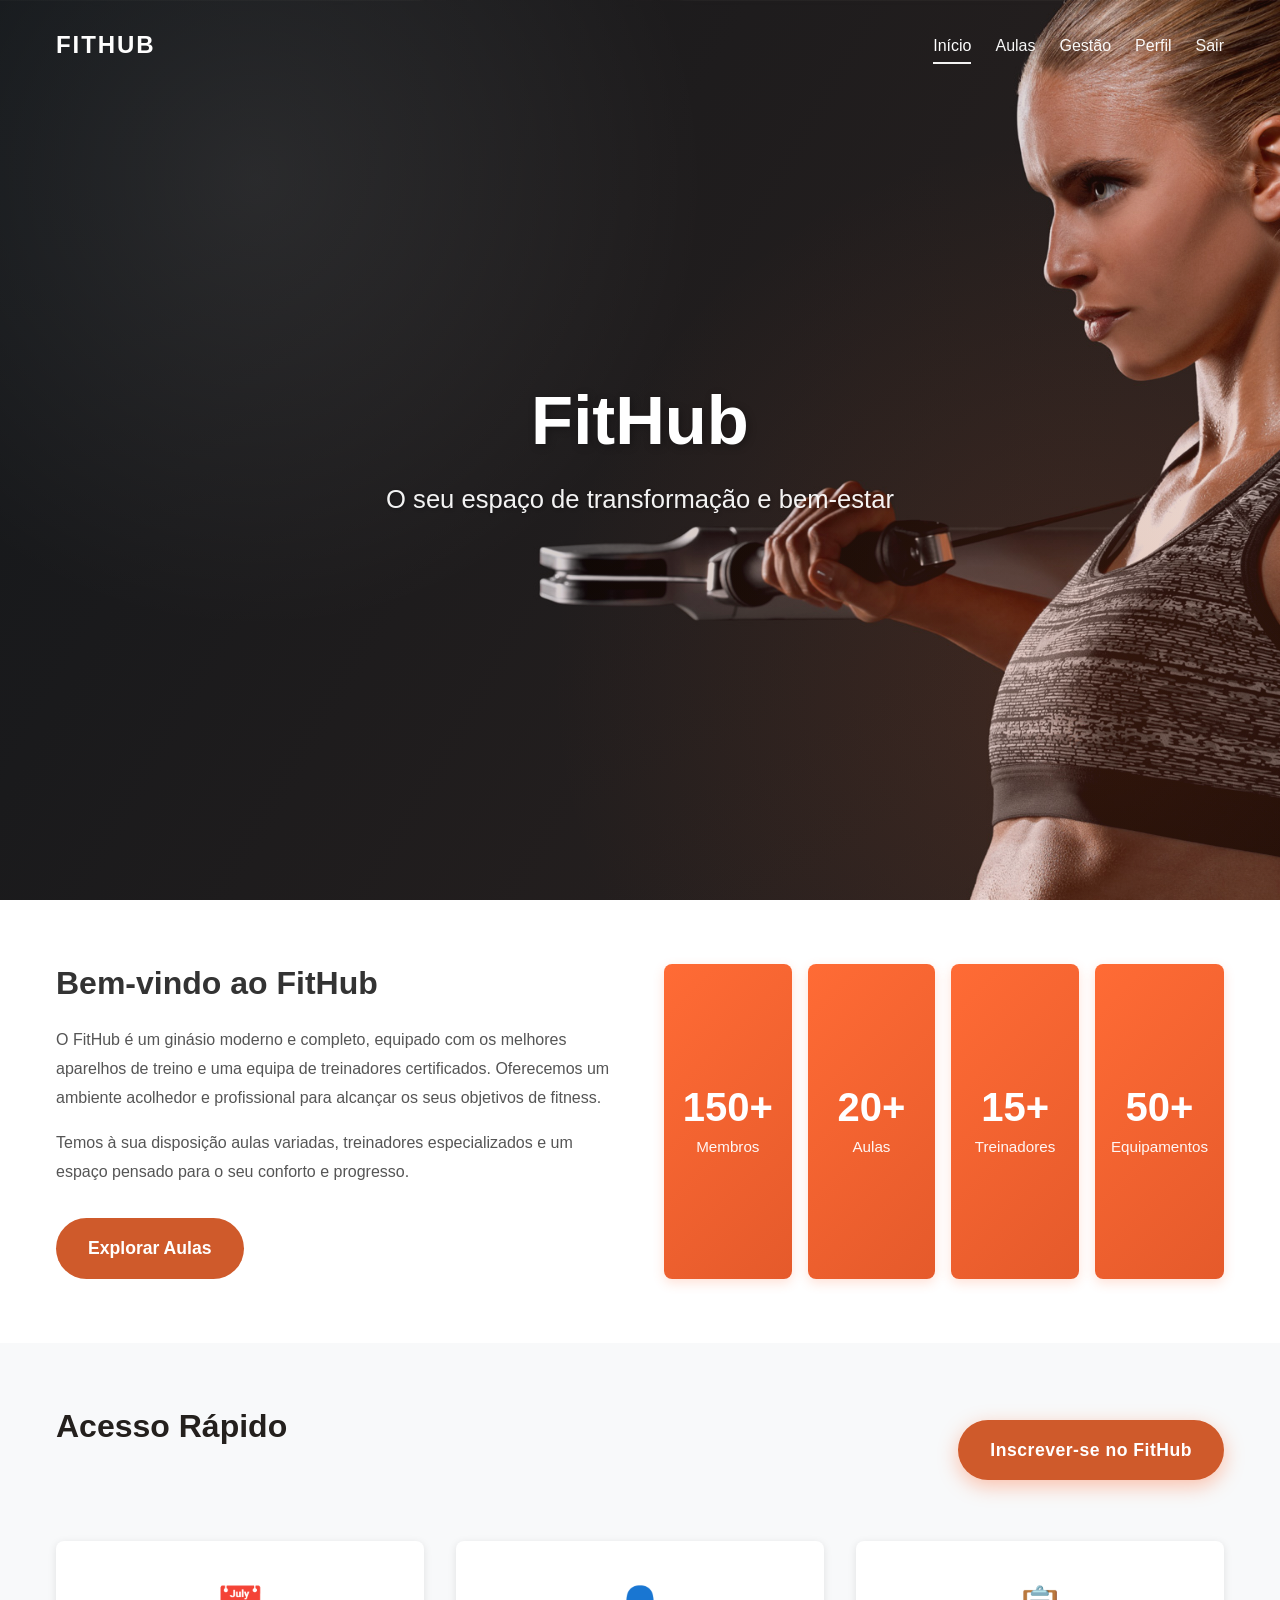
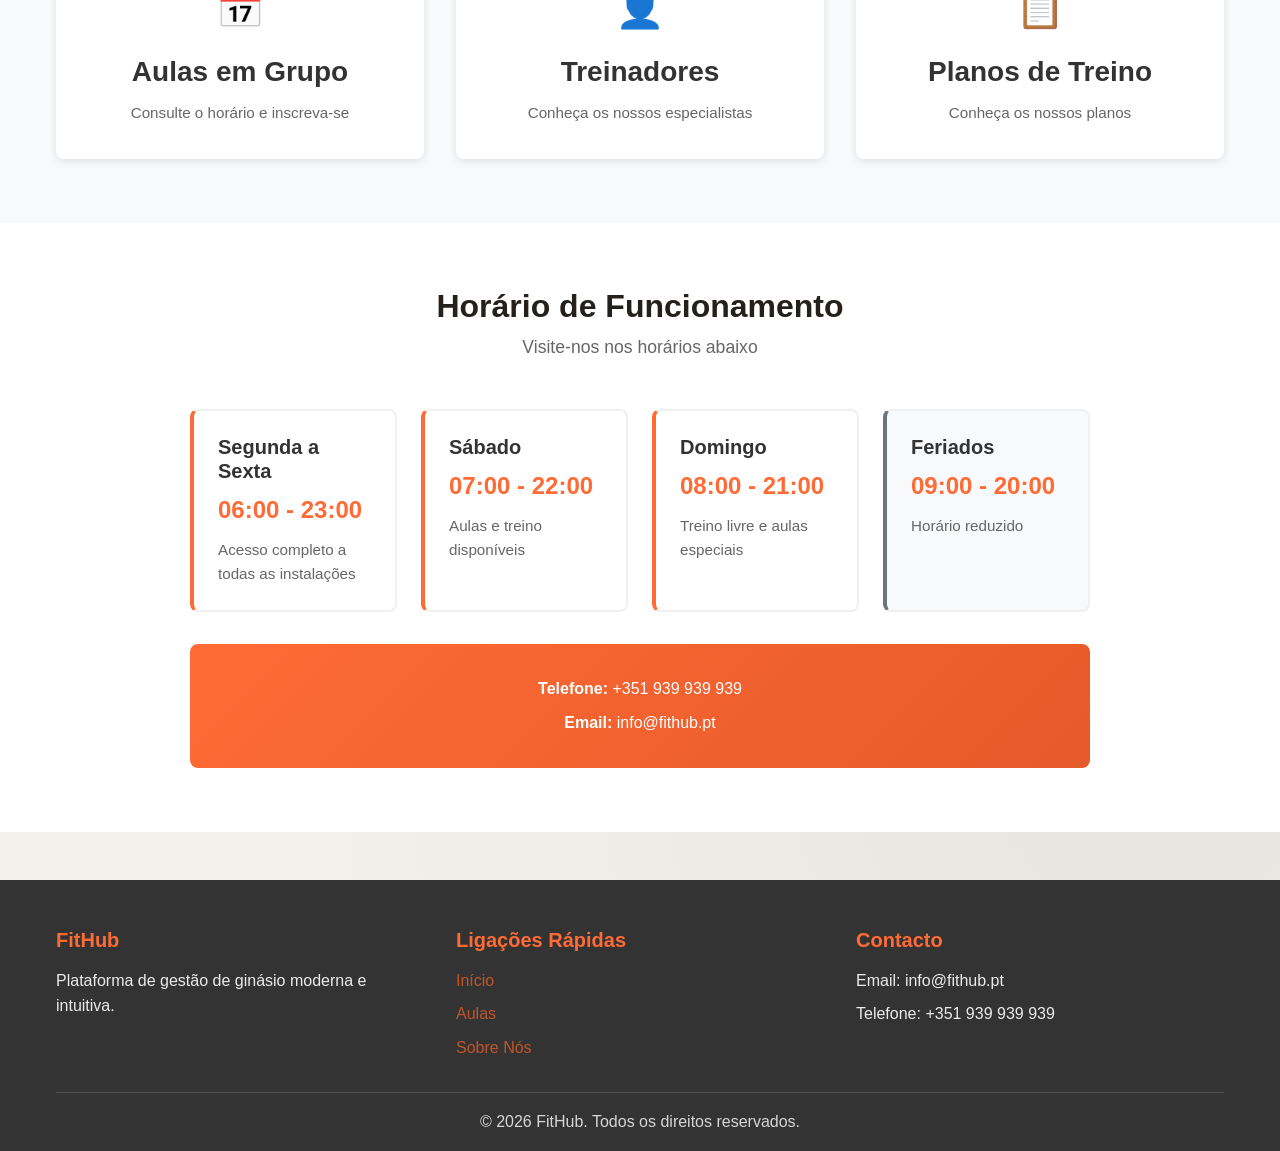
==== commit d89a08a5: "Code cleaning" ====
--- a/index.html
+++ b/index.html
@@ -7,7 +7,6 @@
     <link rel="stylesheet" href="css/style.css">
 </head>
 <body class="home-page">
-    <!-- Navigation Header -->
     <header class="header">
         <nav class="navbar" aria-label="Navegação principal">
             <div class="navbar-container">
@@ -28,9 +27,7 @@
         </nav>
     </header>
 
-    <!-- Main Content -->
     <main>
-        <!-- Hero Section with Gym Image -->
         <section class="hero-large">
             <div class="hero-image-wrapper">
                 <img src="assets/images/home_banner.jpg" alt="FitHub - Ginásio Moderno">
@@ -43,7 +40,6 @@
             </div>
         </section>
 
-        <!-- About Section -->
         <section class="about-section">
             <div class="container">
                 <div class="about-content">
@@ -75,7 +71,6 @@
             </div>
         </section>
 
-        <!-- Quick Access Section -->
         <section class="quick-access">
             <div class="container">
                 <div class="quick-access-header">
@@ -102,7 +97,6 @@
             </div>
         </section>
 
-        <!-- Opening Hours Section -->
         <section class="opening-hours">
             <div class="container">
                 <div class="hours-content">
@@ -141,7 +135,6 @@
         </section>
     </main>
 
-    <!-- Footer -->
     <footer class="footer">
         <div class="container">
             <div class="footer-content">
--- a/css/style.css
+++ b/css/style.css
@@ -1,12 +1,3 @@
-/* ================================================================
-   FITHUB - GESTÃO DE GINÁSIO
-   Mobile-First Responsive Design
-   ================================================================ */
-
-/* ================================================================
-   1. RESET & BASE RULES
-   ================================================================ */
-
 :root {
     --color-bg: #f4f1eb;
     --color-surface: #ffffff;
@@ -43,7 +34,6 @@
     line-height: 1.6;
 }
 
-/* Headings */
 h1, h2, h3, h4, h5, h6 {
     font-family: var(--font-heading);
     font-weight: 600;
@@ -56,7 +46,6 @@
 h3 { font-size: 1.5rem; }
 h4 { font-size: 1.25rem; }
 
-/* Links */
 a {
     color: var(--color-primary);
     text-decoration: none;
@@ -67,19 +56,16 @@
     color: var(--color-primary-strong);
 }
 
-/* Lists */
 ul, ol {
     list-style: none;
 }
 
-/* Images */
 img {
     max-width: 100%;
     height: auto;
     display: block;
 }
 
-/* Forms */
 input, select, textarea {
     font-family: inherit;
     font-size: 1rem;
@@ -99,20 +85,12 @@
     resize: vertical;
 }
 
-/* ================================================================
-   2. LAYOUT & CONTAINER
-   ================================================================ */
-
 .container {
     width: 100%;
     max-width: 1200px;
     margin: 0 auto;
     padding: 0 1rem;
 }
-
-/* ================================================================
-   3. HEADER & NAVIGATION
-   ================================================================ */
 
 .header {
     background: #ffffff;
@@ -145,7 +123,7 @@
 
 .navbar-container {
     display: grid;
-    grid-template-columns: 1fr auto 1fr;
+    grid-template-columns: auto 1fr auto;
     align-items: center;
     max-width: 1200px;
     margin: 0 auto;
@@ -157,6 +135,7 @@
     appearance: none;
     border: none;
     background: transparent;
+    display: none;
     color: var(--color-text);
     font-size: 1.9rem;
     line-height: 1;
@@ -188,7 +167,8 @@
 }
 
 .navbar-logo {
-    justify-self: center;
+    grid-column: 1;
+    justify-self: start;
 }
 
 .navbar-logo a {
@@ -207,6 +187,7 @@
 
 .navbar-menu {
     display: flex;
+    grid-column: 3;
     gap: 1.2rem;
     align-items: center;
     justify-self: end;
@@ -247,7 +228,6 @@
     border-bottom-color: var(--color-primary);
 }
 
-/* Mobile Navigation */
 @media (max-width: 768px) {
     .navbar {
         padding: 0.65rem 0;
@@ -255,10 +235,49 @@
 
     .navbar-container {
         min-height: 56px;
+        grid-template-columns: auto 1fr auto;
     }
 
     .navbar-menu {
         display: none;
+        grid-column: 1 / -1;
+    }
+
+    .navbar-menu.is-open {
+        position: absolute;
+        top: 100%;
+        left: 0;
+        right: 0;
+        display: flex;
+        flex-direction: column;
+        gap: 0;
+        align-items: stretch;
+        justify-self: stretch;
+        padding: 0.5rem 1rem 0.8rem;
+        background: #ffffff;
+        border-bottom: 1px solid rgba(0, 0, 0, 0.08);
+        box-shadow: 0 10px 20px rgba(36, 32, 29, 0.15);
+        z-index: 101;
+    }
+
+    .navbar-menu.is-open .nav-link {
+        color: var(--color-text);
+        display: block;
+        padding: 0.7rem 0;
+        border-bottom: 1px solid rgba(0, 0, 0, 0.08);
+    }
+
+    .navbar-menu.is-open li:last-child .nav-link {
+        border-bottom: 0;
+    }
+
+    .navbar-container {
+        position: relative;
+    }
+
+    .navbar-logo {
+        grid-column: 2;
+        justify-self: center;
     }
 
     .site-brand {
@@ -266,45 +285,12 @@
     }
 
     .menu-toggle {
+        grid-column: 1;
+        display: inline-flex;
         font-size: 1.6rem;
     }
-}
-
-.checkbox-group {
-    border: 1px solid var(--color-border);
-    border-radius: 8px;
-    padding: 0.85rem;
-    background: var(--color-surface-soft);
-}
-
-.checkbox-group legend {
-    font-weight: 600;
-    color: var(--color-text);
-    padding: 0 0.35rem;
-}
-
-.checkbox-item {
-    display: flex;
-    align-items: center;
-    gap: 0.5rem;
-    margin-bottom: 0.45rem;
-    color: var(--color-text);
-    cursor: pointer;
-}
-
-.checkbox-item:last-child {
-    margin-bottom: 0;
-}
-
-.checkbox-item input[type="checkbox"] {
-    width: 1rem;
-    height: 1rem;
-    accent-color: var(--color-primary);
-}
-
-/* ================================================================
-   4. BUTTON STYLES
-   ================================================================ */
+
+}
 
 .btn {
     display: inline-block;
@@ -365,11 +351,6 @@
     cursor: not-allowed;
 }
 
-/* ================================================================
-   5. REUSABLE COMPONENTS
-   ================================================================ */
-
-/* Cards */
 .card {
     background: white;
     border-radius: 8px;
@@ -383,7 +364,6 @@
     transform: translateY(-4px);
 }
 
-/* Forms */
 .form-group {
     margin-bottom: 1rem;
 }
@@ -407,7 +387,38 @@
     gap: 1rem;
 }
 
-/* Badges/Status */
+.checkbox-group {
+    border: 1px solid var(--color-border);
+    border-radius: 8px;
+    padding: 0.85rem;
+    background: var(--color-surface-soft);
+}
+
+.checkbox-group legend {
+    font-weight: 600;
+    color: var(--color-text);
+    padding: 0 0.35rem;
+}
+
+.checkbox-item {
+    display: flex;
+    align-items: center;
+    gap: 0.5rem;
+    margin-bottom: 0.45rem;
+    color: var(--color-text);
+    cursor: pointer;
+}
+
+.checkbox-item:last-child {
+    margin-bottom: 0;
+}
+
+.checkbox-item input[type="checkbox"] {
+    width: 1rem;
+    height: 1rem;
+    accent-color: var(--color-primary);
+}
+
 .status {
     display: inline-block;
     padding: 0.25rem 0.75rem;
@@ -436,10 +447,6 @@
     font-weight: 600;
 }
 
-/* ================================================================
-   6. HERO SECTION - LARGE IMAGE STYLE
-   ================================================================ */
-
 .hero-large {
     margin-bottom: 0;
     padding: 0;
@@ -449,8 +456,10 @@
 .hero-image-wrapper {
     position: relative;
     width: 100%;
+    min-height: 100vh;
     min-height: 100svh;
     height: 100vh;
+    height: 100dvh;
     display: flex;
     align-items: center;
     justify-content: center;
@@ -460,8 +469,15 @@
     width: 100%;
     height: 100%;
     object-fit: cover;
+    object-position: center center;
     filter: saturate(1.15) contrast(1.05);
-    transform: scale(1.03);
+}
+
+@media (max-width: 768px) {
+    .hero-image-wrapper img {
+        object-fit: cover;
+        object-position: 64% center;
+    }
 }
 
 .hero-image-wrapper::before {
@@ -490,7 +506,7 @@
 
 .hero-text h1 {
     color: white;
-    font-size: 3rem;
+    font-size: clamp(2.2rem, 8vw, 4.3rem);
     margin-bottom: 1rem;
     font-weight: 700;
     text-shadow: 2px 2px 8px rgba(0, 0, 0, 0.3);
@@ -498,14 +514,10 @@
 
 .hero-subtitle {
     color: white;
-    font-size: 1.25rem;
+    font-size: clamp(1rem, 3.6vw, 1.6rem);
     opacity: 0.95;
     text-shadow: 1px 1px 4px rgba(0, 0, 0, 0.3);
 }
-
-/* ================================================================
-   7. ABOUT SECTION
-   ================================================================ */
 
 .about-section {
     padding: 4rem 0;
@@ -577,10 +589,6 @@
     margin: 0;
 }
 
-/* ================================================================
-   8. QUICK ACCESS SECTION
-   ================================================================ */
-
 .quick-access {
     padding: 4rem 0;
     background: #f8f9fa;
@@ -645,10 +653,6 @@
     font-size: 0.95rem;
 }
 
-/* ================================================================
-   9. OPENING HOURS SECTION
-   ================================================================ */
-
 .opening-hours {
     padding: 4rem 0;
     background: white;
@@ -784,10 +788,6 @@
     opacity: 0.95;
 }
 
-/* ================================================================
-   10. FEATURED SECTION (DEPRECATED - kept for reference)
-   ================================================================ */
-
 .featured {
     padding: 3rem 0;
     margin-bottom: 3rem;
@@ -849,10 +849,6 @@
     transform: translateX(4px);
 }
 
-/* ================================================================
-   9. STATS SECTION
-   ================================================================ */
-
 .stats {
     background: white;
     padding: 3rem 0;
@@ -876,10 +872,6 @@
     color: #666;
     font-size: 1rem;
 }
-
-/* ================================================================
-   10. CALL TO ACTION
-   ================================================================ */
 
 .cta {
     background: linear-gradient(135deg, #333 0%, #1a1a1a 100%);
@@ -901,10 +893,6 @@
     opacity: 0.9;
 }
 
-/* ================================================================
-   11. FILTERS SECTION
-   ================================================================ */
-
 .filters-section {
     background: white;
     padding: 2rem 0;
@@ -938,10 +926,6 @@
     border-radius: 4px;
     background-color: white;
 }
-
-/* ================================================================
-   12. SCHEDULE/CLASS SECTION
-   ================================================================ */
 
 .schedule-section {
     padding: 2rem 0;
@@ -1021,10 +1005,6 @@
     gap: 1rem;
     flex-wrap: wrap;
 }
-
-/* ================================================================
-   13. ADMIN PANEL
-   ================================================================ */
 
 .admin-panel {
     padding: 2rem 0;
@@ -1066,10 +1046,6 @@
     display: block;
 }
 
-/* ================================================================
-   14. FORM SECTION
-   ================================================================ */
-
 .form-section {
     background: white;
     padding: 2rem;
@@ -1087,12 +1063,6 @@
     gap: 1.5rem;
 }
 
-.form-row {
-    display: grid;
-    grid-template-columns: 1fr;
-    gap: 1rem;
-}
-
 .form-actions {
     display: flex;
     gap: 1rem;
@@ -1106,10 +1076,6 @@
     color: var(--color-text-muted);
     font-size: 0.85rem;
 }
-
-/* ================================================================
-   15. TABLE STYLES
-   ================================================================ */
 
 .staff-table-wrapper {
     overflow-x: auto;
@@ -1190,10 +1156,6 @@
     color: #dc3545;
 }
 
-/* ================================================================
-   16. LIST SECTION
-   ================================================================ */
-
 .list-section {
     background: white;
     padding: 2rem;
@@ -1205,10 +1167,6 @@
     margin-bottom: 1.5rem;
 }
 
-/* ================================================================
-   17. FOOTER
-   ================================================================ */
-
 .footer {
     background: #333;
     color: white;
@@ -1255,28 +1213,11 @@
     opacity: 0.8;
 }
 
-/* ================================================================
-   18. RESPONSIVE DESIGN - TABLET (768px)
-   ================================================================ */
-
 @media (min-width: 768px) {
     h1 { font-size: 3rem; }
     h2 { font-size: 2.25rem; }
     h3 { font-size: 1.75rem; }
 
-    .hero-image-wrapper {
-        min-height: 100svh;
-        height: 100vh;
-    }
-
-    .hero-text h1 {
-        font-size: 4rem;
-    }
-
-    .hero-subtitle {
-        font-size: 1.5rem;
-    }
-
     .about-content {
         grid-template-columns: 1fr 1fr;
     }
@@ -1323,16 +1264,7 @@
     }
 }
 
-/* ================================================================
-   19. RESPONSIVE DESIGN - DESKTOP (1024px)
-   ================================================================ */
-
 @media (min-width: 1024px) {
-    .hero-image-wrapper {
-        min-height: 100svh;
-        height: 100vh;
-    }
-
     .about-stats {
         grid-template-columns: repeat(4, 1fr);
     }
@@ -1367,10 +1299,6 @@
     }
 }
 
-/* ================================================================
-   20. RESPONSIVE DESIGN - LARGE DESKTOP (1440px+)
-   ================================================================ */
-
 @media (min-width: 1440px) {
     .container {
         max-width: 1320px;
@@ -1380,10 +1308,6 @@
         font-size: 3rem;
     }
 }
-
-/* ================================================================
-   21. ACCESSIBILITY & PRINT
-   ================================================================ */
 
 @media (prefers-reduced-motion: reduce) {
     * {
